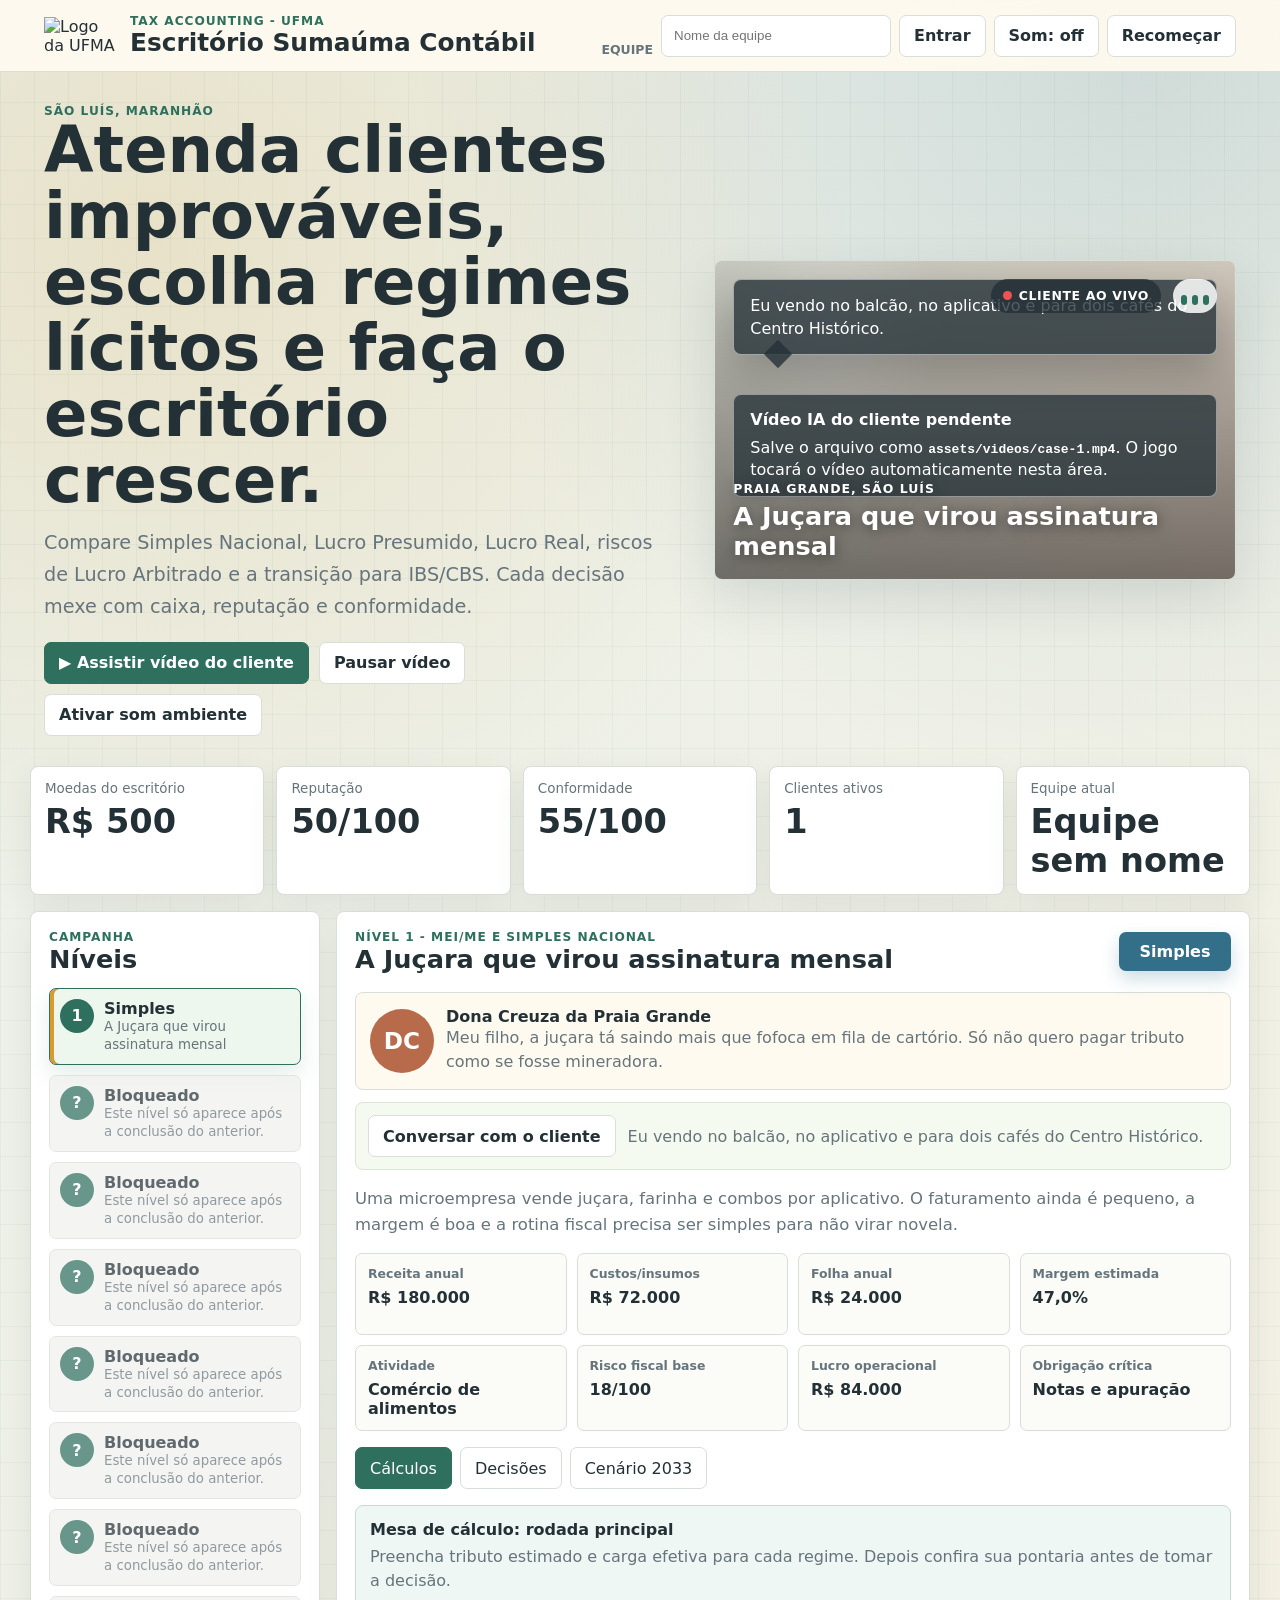
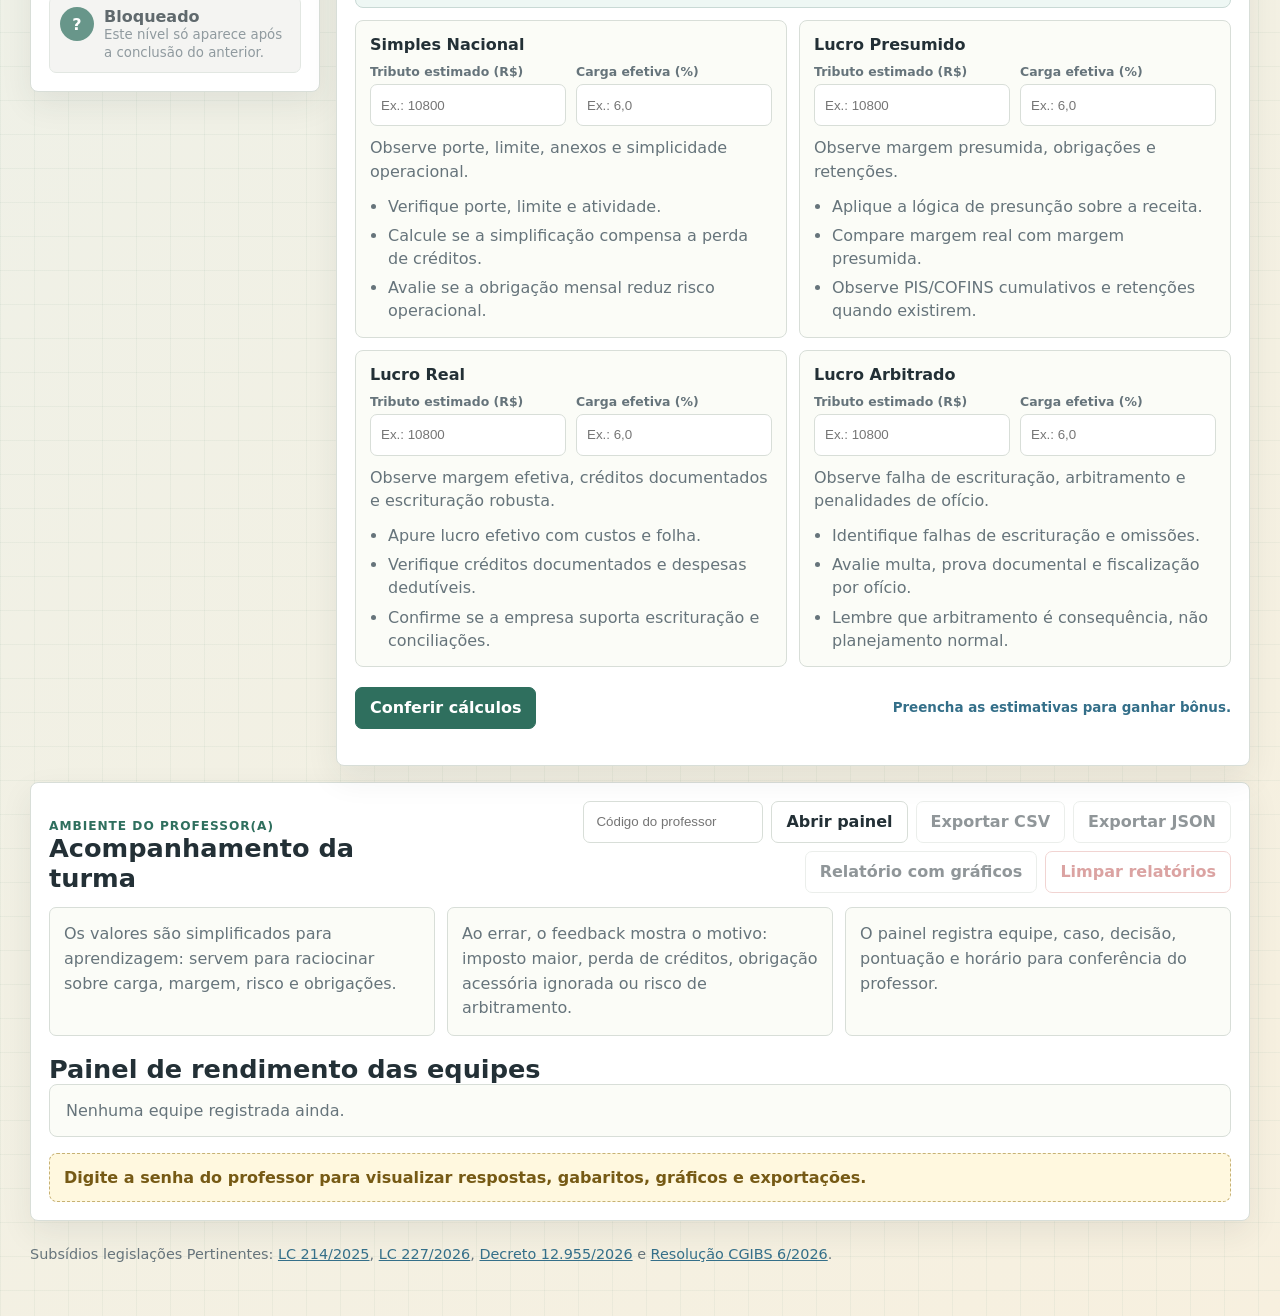
==== index.html @ db3229f9 "Add files via upload" ====
<!doctype html>
<html lang="pt-BR">
  <head>
    <meta charset="utf-8" />
    <meta name="viewport" content="width=device-width, initial-scale=1" />
    <title>Escritório Sumaúma Contábil</title>
    <link rel="stylesheet" href="styles.css" />
  </head>
  <body>
    <div class="app-shell">
      <header class="topbar">
        <div class="brand">
          <img
            class="ufma-logo"
            src="assets/logo-ufma.png"
            alt="Logo da UFMA"
          />
          <div>
            <p class="eyebrow">Tax Accounting - UFMA</p>
            <h1>Escritório Sumaúma Contábil</h1>
          </div>
        </div>
        <div class="team-box">
          <label for="teamName">Equipe</label>
          <input id="teamName" type="text" placeholder="Nome da equipe" maxlength="40" />
          <button id="saveTeamBtn" class="ghost-btn" type="button">Entrar</button>
          <button id="soundBtn" class="ghost-btn sound-btn" type="button">Som: off</button>
          <button id="restartBtn" class="ghost-btn" type="button" title="Recomeçar campanha">Recomeçar</button>
        </div>
      </header>

      <main>
        <section class="hero">
          <div class="hero-copy">
            <p class="tag">São Luís, Maranhão</p>
            <h2>Atenda clientes improváveis, escolha regimes lícitos e faça o escritório crescer.</h2>
            <p>
              Compare Simples Nacional, Lucro Presumido, Lucro Real, riscos de Lucro Arbitrado e a transição
              para IBS/CBS. Cada decisão mexe com caixa, reputação e conformidade.
            </p>
            <div class="audio-panel">
              <button id="startVideoBtn" class="primary-btn" type="button">▶ Assistir vídeo do cliente</button>
              <button id="pauseVideoBtn" class="ghost-btn" type="button">Pausar vídeo</button>
              <button id="bigSoundBtn" class="ghost-btn" type="button">Ativar som ambiente</button>
            </div>
          </div>
          <div id="caseVisual" class="case-visual" aria-label="Cenário visual do caso">
            <video id="clientVideo" class="client-video" playsinline controls preload="metadata"></video>
            <img id="clientGif" class="client-gif" alt="Vídeo animado do cliente" />
            <audio id="clientAudio" preload="metadata"></audio>
            <div id="videoPlaceholder" class="video-placeholder">
              <strong>Vídeo IA do cliente</strong>
              <span>Adicione o MP4 deste nível em <code>assets/videos/</code> para substituir a imagem.</span>
            </div>
            <div id="speechBubble" class="speech-bubble"></div>
            <div class="voice-bars" aria-hidden="true"><span></span><span></span><span></span></div>
            <div class="video-hud" aria-hidden="true">
              <span class="rec-dot"></span>
              <span>Cliente ao vivo</span>
            </div>
            <div class="visual-overlay">
              <span id="visualPlace"></span>
              <strong id="visualTitle"></strong>
            </div>
          </div>
        </section>

        <section class="dashboard" aria-label="Painel do jogo">
          <article class="metric">
            <span>Moedas do escritório</span>
            <strong id="coins">0</strong>
          </article>
          <article class="metric">
            <span>Reputação</span>
            <strong id="reputation">0</strong>
          </article>
          <article class="metric">
            <span>Conformidade</span>
            <strong id="compliance">0</strong>
          </article>
          <article class="metric">
            <span>Clientes ativos</span>
            <strong id="clients">0</strong>
          </article>
          <article class="metric">
            <span>Equipe atual</span>
            <strong id="currentTeam">Sem equipe</strong>
          </article>
        </section>

        <section class="game-grid">
          <aside class="level-panel">
            <div class="section-title">
              <div>
                <p class="eyebrow">Campanha</p>
                <h3>Níveis</h3>
              </div>
            </div>
            <div id="levelList" class="level-list"></div>
          </aside>

          <section class="case-panel" aria-live="polite">
            <div class="case-header">
              <div>
                <p id="caseDifficulty" class="tag"></p>
                <h3 id="caseTitle"></h3>
              </div>
              <div id="caseBadge" class="case-badge"></div>
            </div>

            <div class="character-card">
              <div id="avatar" class="avatar"></div>
              <div>
                <strong id="characterName"></strong>
                <p id="characterLine"></p>
              </div>
            </div>

            <div class="interaction-card">
              <button id="talkBtn" class="ghost-btn" type="button">Conversar com o cliente</button>
              <p id="interactionLine"></p>
            </div>

            <p id="caseStory" class="case-story"></p>

            <div class="data-grid" id="caseData"></div>

            <div class="tabs" role="tablist" aria-label="Informações do caso">
              <button class="tab active" type="button" data-tab="calc">Cálculos</button>
              <button class="tab" type="button" data-tab="options">Decisões</button>
              <button class="tab" type="button" data-tab="reform">Cenário 2033</button>
            </div>

            <div id="calcTab" class="tab-panel"></div>
            <div id="optionsTab" class="tab-panel hidden"></div>
            <div id="reformTab" class="tab-panel hidden"></div>

            <div id="feedback" class="feedback hidden"></div>

            <div class="case-actions">
              <button id="prevBtn" class="ghost-btn hidden" type="button">Caso anterior</button>
              <button id="nextBtn" class="primary-btn" type="button">Próximo caso</button>
            </div>
          </section>
        </section>

        <section class="teacher-panel professor-panel">
          <div class="section-title">
            <div>
              <p class="eyebrow">Ambiente do professor(a)</p>
              <h3>Acompanhamento da turma</h3>
            </div>
            <div class="report-actions">
              <input id="teacherCode" class="teacher-code" type="password" placeholder="Código do professor" />
              <button id="unlockTeacherBtn" class="ghost-btn" type="button">Abrir painel</button>
              <button id="exportCsvBtn" class="ghost-btn" type="button">Exportar CSV</button>
              <button id="exportJsonBtn" class="ghost-btn" type="button">Exportar JSON</button>
              <button id="exportHtmlBtn" class="ghost-btn" type="button">Relatório com gráficos</button>
              <button id="clearReportsBtn" class="ghost-btn danger" type="button">Limpar relatórios</button>
            </div>
          </div>
          <div class="teacher-grid">
            <p>Os valores são simplificados para aprendizagem: servem para raciocinar sobre carga, margem, risco e obrigações.</p>
            <p>Ao errar, o feedback mostra o motivo: imposto maior, perda de créditos, obrigação acessória ignorada ou risco de arbitramento.</p>
            <p>O painel registra equipe, caso, decisão, pontuação e horário para conferência do professor.</p>
          </div>
          <div class="scoreboard-wrap">
            <h3>Painel de rendimento das equipes</h3>
            <div id="scoreboard" class="scoreboard"></div>
          </div>
          <p id="teacherLockMsg" class="teacher-lock">Digite a senha do professor para visualizar respostas, gabaritos, gráficos e exportações.</p>
          <div id="teacherRoom" class="teacher-room hidden">
            <div class="teacher-room-grid">
              <article>
                <span>Equipes monitoradas</span>
                <strong id="teacherTeams">0</strong>
              </article>
              <article>
                <span>Decisões corretas</span>
                <strong id="teacherCorrect">0</strong>
              </article>
              <article>
                <span>Cálculos conferidos</span>
                <strong id="teacherCalcs">0</strong>
              </article>
            </div>
            <div id="teacherCharts" class="teacher-charts"></div>
          </div>
          <div id="teacherDetailWrap" class="scoreboard-wrap hidden">
            <h3>Relatório detalhado das ações</h3>
            <div id="reportTable" class="report-table"></div>
          </div>
        </section>
      </main>

      <footer>
        <p>
          Subsídios legislações Pertinentes:
          <a href="https://planalto.gov.br/ccivil_03/Leis/LCP/Lcp214.htm">LC 214/2025</a>,
          <a href="https://www.planalto.gov.br/ccivil_03/LEIS/LCP/Lcp227.htm">LC 227/2026</a>,
          <a href="https://www.planalto.gov.br/ccivil_03/_ato2023-2026/2026/decreto/d12955.htm">Decreto 12.955/2026</a> e
          <a href="https://www.cgibs.gov.br/resolucoes">Resolução CGIBS 6/2026</a>.
        </p>
      </footer>
    </div>

    <script src="script.js"></script>
  </body>
</html>
---- styles.css ----
:root {
  --ink: #233036;
  --muted: #66747b;
  --paper: #fffaf0;
  --panel: #ffffff;
  --line: #d8ded8;
  --green: #2f6f5e;
  --green-2: #7fb069;
  --clay: #b86b4b;
  --gold: #d99b2b;
  --red: #b94a48;
  --blue: #346f89;
  --shadow: 0 18px 50px rgba(35, 48, 54, 0.12);
}

* {
  box-sizing: border-box;
}

body {
  margin: 0;
  color: var(--ink);
  background:
    radial-gradient(circle at 12% 8%, rgba(217, 155, 43, 0.18), transparent 24%),
    radial-gradient(circle at 90% 2%, rgba(52, 111, 137, 0.16), transparent 24%),
    linear-gradient(135deg, #eaf1ec 0%, #f7f0df 100%);
  font-family: Inter, ui-sans-serif, system-ui, -apple-system, BlinkMacSystemFont, "Segoe UI", sans-serif;
}

a {
  color: var(--blue);
}

button {
  font: inherit;
}

.app-shell {
  min-height: 100vh;
  background-image:
    linear-gradient(rgba(47, 111, 94, 0.05) 1px, transparent 1px),
    linear-gradient(90deg, rgba(47, 111, 94, 0.05) 1px, transparent 1px);
  background-size: 34px 34px;
}

.topbar {
  position: sticky;
  top: 0;
  z-index: 10;
  display: flex;
  align-items: center;
  justify-content: space-between;
  gap: 16px;
  padding: 14px clamp(16px, 4vw, 44px);
  background: rgba(255, 250, 240, 0.94);
  border-bottom: 1px solid var(--line);
  backdrop-filter: blur(16px);
}

.brand {
  display: flex;
  align-items: center;
  gap: 12px;
}

.ufma-logo {
  width: 74px;
  max-height: 54px;
  object-fit: contain;
  flex: 0 0 auto;
}

.team-box {
  display: flex;
  align-items: end;
  gap: 8px;
  flex-wrap: wrap;
  justify-content: flex-end;
}

.team-box label {
  display: grid;
  gap: 4px;
  color: var(--muted);
  font-size: 0.78rem;
  font-weight: 800;
  text-transform: uppercase;
}

.team-box input {
  width: min(230px, 48vw);
  height: 42px;
  padding: 0 12px;
  border: 1px solid var(--line);
  border-radius: 7px;
  color: var(--ink);
  background: white;
}

.eyebrow,
.tag {
  margin: 0;
  color: var(--green);
  font-size: 0.76rem;
  font-weight: 800;
  letter-spacing: 0.08em;
  text-transform: uppercase;
}

h1,
h2,
h3,
p {
  margin-top: 0;
}

h1 {
  margin-bottom: 0;
  font-size: clamp(1.08rem, 2vw, 1.55rem);
}

h2 {
  max-width: 780px;
  margin-bottom: 14px;
  font-size: clamp(2rem, 5vw, 4.4rem);
  line-height: 1.03;
}

h3 {
  margin-bottom: 0;
  font-size: clamp(1.2rem, 2vw, 1.7rem);
}

.hero {
  display: grid;
  grid-template-columns: minmax(0, 1fr) minmax(320px, 0.82fr);
  gap: 34px;
  align-items: center;
  padding: 32px clamp(16px, 4vw, 44px) 20px;
}

.hero-copy p:not(.tag) {
  max-width: 720px;
  color: var(--muted);
  font-size: clamp(1rem, 1.5vw, 1.2rem);
  line-height: 1.65;
}

.audio-panel {
  display: flex;
  gap: 10px;
  flex-wrap: wrap;
  margin-top: 18px;
}

.office-scene,
.case-visual {
  overflow: hidden;
  border: 1px solid var(--line);
  border-radius: 8px;
  background: var(--paper);
  box-shadow: var(--shadow);
}

.office-scene svg {
  display: block;
  width: 100%;
  height: auto;
}

.case-visual {
  position: relative;
  min-height: 320px;
  background-image: var(--case-image);
  background-position: center;
  background-size: cover;
  transform: translateZ(0);
  animation: sceneFloat 7s ease-in-out infinite;
}

.case-visual.video-playing {
  animation: videoPan 14s ease-in-out infinite;
}

.client-video,
.client-gif {
  position: absolute;
  inset: 0;
  z-index: 1;
  display: none;
  width: 100%;
  height: 100%;
  object-fit: cover;
  background: #111;
}

.case-visual.has-video .client-video {
  display: block;
}

.case-visual.has-gif .client-gif {
  display: block;
}

.video-placeholder {
  position: absolute;
  inset: auto 18px 82px 18px;
  z-index: 3;
  display: grid;
  gap: 6px;
  max-width: 520px;
  padding: 14px 16px;
  border: 1px solid rgba(255, 255, 255, 0.45);
  border-radius: 8px;
  color: white;
  background: rgba(35, 48, 54, 0.74);
  line-height: 1.4;
}

.video-placeholder code {
  color: white;
  font-weight: 900;
}

.case-visual.has-video .video-placeholder,
.case-visual.has-gif .video-placeholder {
  display: none;
}

.case-visual::before {
  position: absolute;
  inset: 0;
  z-index: 1;
  content: "";
  background:
    linear-gradient(180deg, rgba(0, 0, 0, 0.08), rgba(0, 0, 0, 0.5)),
    radial-gradient(circle at 22% 18%, rgba(255, 255, 255, 0.35), transparent 24%);
}

.case-visual.speaking::before {
  background:
    linear-gradient(180deg, rgba(0, 0, 0, 0.03), rgba(0, 0, 0, 0.44)),
    radial-gradient(circle at 50% 38%, rgba(255, 255, 255, 0.28), transparent 30%);
}

.video-hud {
  position: absolute;
  top: 18px;
  right: 74px;
  z-index: 3;
  display: inline-flex;
  align-items: center;
  gap: 7px;
  min-height: 34px;
  padding: 0 12px;
  border-radius: 999px;
  color: white;
  background: rgba(35, 48, 54, 0.78);
  font-size: 0.78rem;
  font-weight: 900;
  letter-spacing: 0.05em;
  text-transform: uppercase;
}

.rec-dot {
  width: 9px;
  height: 9px;
  border-radius: 50%;
  background: #f05252;
  box-shadow: 0 0 0 0 rgba(240, 82, 82, 0.8);
  animation: recPulse 1.1s ease-in-out infinite;
}

.speech-bubble {
  position: absolute;
  top: 18px;
  left: 18px;
  right: 18px;
  z-index: 3;
  max-width: 560px;
  padding: 14px 16px;
  border: 1px solid rgba(255, 255, 255, 0.5);
  border-radius: 8px;
  color: white;
  background: rgba(35, 48, 54, 0.78);
  box-shadow: 0 18px 40px rgba(0, 0, 0, 0.22);
  line-height: 1.45;
}

.case-visual.video-playing .speech-bubble {
  animation: bubbleIn 0.4s ease both;
}

.speech-bubble::after {
  position: absolute;
  bottom: -10px;
  left: 34px;
  width: 20px;
  height: 20px;
  content: "";
  background: rgba(35, 48, 54, 0.78);
  transform: rotate(45deg);
}

.voice-bars {
  position: absolute;
  right: 18px;
  top: 18px;
  z-index: 3;
  display: flex;
  align-items: end;
  gap: 5px;
  height: 34px;
  padding: 8px;
  border-radius: 999px;
  background: rgba(255, 255, 255, 0.85);
}

.voice-bars span {
  display: block;
  width: 6px;
  height: 10px;
  border-radius: 999px;
  background: var(--green);
}

.case-visual.speaking .voice-bars span {
  animation: voicePulse 0.55s ease-in-out infinite;
}

.case-visual.speaking .voice-bars span:nth-child(2) {
  animation-delay: 0.12s;
}

.case-visual.speaking .voice-bars span:nth-child(3) {
  animation-delay: 0.24s;
}

.visual-overlay {
  position: absolute;
  z-index: 3;
  left: 18px;
  right: 18px;
  bottom: 18px;
  display: grid;
  gap: 5px;
  color: white;
  text-shadow: 0 2px 14px rgba(0, 0, 0, 0.5);
}

.case-visual.video-playing .visual-overlay {
  animation: captionGlow 2.2s ease-in-out infinite;
}

.visual-overlay span {
  font-size: 0.78rem;
  font-weight: 900;
  letter-spacing: 0.08em;
  text-transform: uppercase;
}

.visual-overlay strong {
  font-size: clamp(1.25rem, 2vw, 1.9rem);
}

.dashboard,
.game-grid,
.teacher-panel,
footer {
  width: min(1220px, calc(100% - 32px));
  margin-inline: auto;
}

.dashboard {
  display: grid;
  grid-template-columns: repeat(5, minmax(0, 1fr));
  gap: 12px;
  margin-top: 10px;
}

.metric,
.level-panel,
.case-panel,
.teacher-panel {
  border: 1px solid var(--line);
  border-radius: 8px;
  background: var(--panel);
  box-shadow: 0 12px 32px rgba(35, 48, 54, 0.08);
}

.metric {
  padding: 14px;
}

.metric span {
  display: block;
  color: var(--muted);
  font-size: 0.84rem;
}

.metric strong {
  display: block;
  margin-top: 6px;
  font-size: clamp(1.4rem, 3vw, 2.1rem);
}

.game-grid {
  display: grid;
  grid-template-columns: 290px minmax(0, 1fr);
  gap: 16px;
  align-items: start;
  margin-top: 16px;
}

.level-panel,
.case-panel,
.teacher-panel {
  padding: 18px;
}

.section-title {
  display: flex;
  align-items: end;
  justify-content: space-between;
  gap: 12px;
  margin-bottom: 14px;
}

.level-list {
  display: grid;
  gap: 10px;
}

.level-btn {
  display: grid;
  grid-template-columns: 34px 1fr;
  gap: 10px;
  width: 100%;
  min-height: 66px;
  padding: 10px;
  color: var(--ink);
  text-align: left;
  border: 1px solid var(--line);
  border-radius: 7px;
  background: #fbfcf7;
  cursor: pointer;
}

.level-btn.active {
  border-color: var(--green);
  background: #edf7ee;
  box-shadow: inset 4px 0 0 var(--gold), 0 10px 22px rgba(47, 111, 94, 0.12);
}

.level-btn.done {
  border-color: #b9d7ae;
}

.level-btn.locked,
.level-btn:disabled {
  cursor: not-allowed;
  opacity: 0.72;
}

.level-btn.locked {
  background: #f0f1ee;
}

.level-number {
  display: grid;
  width: 34px;
  height: 34px;
  place-items: center;
  border-radius: 50%;
  color: white;
  background: var(--green);
  font-weight: 900;
}

.level-btn small {
  display: block;
  color: var(--muted);
  line-height: 1.35;
}

.case-header,
.case-actions {
  display: flex;
  align-items: center;
  justify-content: space-between;
  gap: 14px;
}

.case-badge {
  min-width: 112px;
  padding: 10px 12px;
  border-radius: 7px;
  color: white;
  background: var(--blue);
  font-weight: 800;
  text-align: center;
  box-shadow: 0 8px 18px rgba(52, 111, 137, 0.24);
}

.character-card {
  display: grid;
  grid-template-columns: 64px 1fr;
  gap: 12px;
  align-items: center;
  margin: 18px 0;
  padding: 14px;
  border: 1px solid var(--line);
  border-radius: 8px;
  background: var(--paper);
}

.interaction-card {
  display: flex;
  align-items: center;
  gap: 12px;
  margin: -6px 0 16px;
  padding: 12px;
  border: 1px solid #d9e5d7;
  border-radius: 8px;
  background: #f4faf0;
}

.interaction-card p {
  margin: 0;
  color: var(--muted);
  line-height: 1.45;
}

.avatar {
  display: grid;
  width: 64px;
  height: 64px;
  place-items: center;
  border-radius: 50%;
  color: white;
  background: var(--clay);
  font-size: 1.45rem;
  font-weight: 900;
}

.character-card p,
.case-story {
  margin-bottom: 0;
  color: var(--muted);
  line-height: 1.55;
}

.case-story {
  margin-bottom: 16px;
  font-size: 1.03rem;
}

.data-grid {
  display: grid;
  grid-template-columns: repeat(4, minmax(0, 1fr));
  gap: 10px;
  margin-bottom: 16px;
}

.data-card {
  min-height: 82px;
  padding: 12px;
  border: 1px solid var(--line);
  border-radius: 7px;
  background: #fbfcf7;
}

.data-card span {
  display: block;
  color: var(--muted);
  font-size: 0.78rem;
  font-weight: 700;
}

.data-card strong {
  display: block;
  margin-top: 7px;
  font-size: 1rem;
}

.tabs {
  display: flex;
  gap: 8px;
  margin: 16px 0;
  overflow-x: auto;
}

.tab,
.ghost-btn,
.primary-btn,
.option-btn {
  min-height: 42px;
  border-radius: 7px;
  cursor: pointer;
}

.tab,
.ghost-btn {
  color: var(--ink);
  border: 1px solid var(--line);
  background: white;
}

.tab {
  padding: 0 14px;
  white-space: nowrap;
}

.tab.active {
  color: white;
  border-color: var(--green);
  background: var(--green);
}

.tab-panel {
  display: grid;
  gap: 12px;
}

.hidden {
  display: none !important;
}

.option-btn {
  display: grid;
  gap: 5px;
  width: 100%;
  padding: 14px;
  color: var(--ink);
  text-align: left;
  border: 1px solid var(--line);
  background: #fbfcf7;
}

.option-btn em {
  display: inline-flex;
  margin-bottom: 8px;
  padding: 4px 8px;
  border-radius: 999px;
  color: var(--blue);
  background: #eaf3f6;
  font-size: 0.72rem;
  font-style: normal;
  font-weight: 900;
  letter-spacing: 0.05em;
  text-transform: uppercase;
}

.option-btn:hover,
.option-btn:focus {
  border-color: var(--green);
  outline: none;
  transform: translateY(-1px);
  box-shadow: 0 10px 22px rgba(35, 48, 54, 0.08);
}

.option-btn.selected.good {
  border-color: var(--gold);
  background: #fff8e8;
  box-shadow: inset 4px 0 0 var(--gold);
}

.option-btn.selected.bad {
  border-color: var(--clay);
  background: #fff3ec;
  box-shadow: inset 4px 0 0 var(--clay);
}

.option-btn:disabled {
  cursor: default;
}

.option-btn strong {
  display: block;
  margin-bottom: 4px;
}

.option-btn span {
  color: var(--muted);
}

.calc-grid {
  display: grid;
  grid-template-columns: repeat(2, minmax(0, 1fr));
  gap: 12px;
}

.mission-note {
  padding: 14px;
  border: 1px solid #c9d9d5;
  border-radius: 8px;
  background: #eef7f4;
}

.mission-note p {
  margin: 6px 0 0;
  color: var(--muted);
  line-height: 1.5;
}

.calc-card {
  padding: 14px;
  border: 1px solid var(--line);
  border-radius: 8px;
  background: #fbfcf7;
}

.calc-entry-grid {
  display: grid;
  grid-template-columns: repeat(2, minmax(0, 1fr));
  gap: 10px;
  margin: 10px 0;
}

.calc-entry label {
  display: grid;
  gap: 5px;
  color: var(--muted);
  font-size: 0.78rem;
  font-weight: 800;
}

.calc-entry input {
  width: 100%;
  min-height: 42px;
  padding: 0 10px;
  border: 1px solid var(--line);
  border-radius: 7px;
  color: var(--ink);
  background: white;
}

.calc-check-row {
  display: flex;
  align-items: center;
  justify-content: space-between;
  gap: 10px;
  margin-top: 8px;
}

.calc-result {
  color: var(--blue);
  font-size: 0.84rem;
  font-weight: 900;
}

.calc-result.good {
  color: var(--green);
}

.calc-result.warn {
  color: var(--clay);
}

.calc-card p {
  margin: 10px 0 0;
  color: var(--muted);
  line-height: 1.45;
}

.clue-list {
  margin: 12px 0 0;
  padding-left: 18px;
  color: var(--muted);
  line-height: 1.45;
}

.clue-list li + li {
  margin-top: 6px;
}

.calc-card h4 {
  margin: 0 0 10px;
  font-size: 1rem;
}

.calc-line {
  display: flex;
  justify-content: space-between;
  gap: 12px;
  padding: 6px 0;
  border-top: 1px solid #e6ebe6;
  color: var(--muted);
}

.calc-line strong {
  color: var(--ink);
}

.feedback {
  margin-top: 14px;
  padding: 15px;
  border-radius: 8px;
  border: 1px solid var(--line);
  background: #f8faf2;
}

.feedback.good {
  border-color: #d9b756;
  background: #fff8e8;
}

.feedback.bad {
  border-color: #d28b72;
  background: #fff3ec;
}

.feedback h4 {
  margin: 0 0 8px;
}

.feedback p {
  margin-bottom: 8px;
  line-height: 1.55;
}

.risk-meter {
  height: 12px;
  overflow: hidden;
  border-radius: 999px;
  background: #e9eee8;
}

.risk-meter.mini {
  height: 8px;
  margin-bottom: 8px;
}

.risk-meter span {
  display: block;
  height: 100%;
  background: linear-gradient(90deg, var(--green-2), var(--gold), var(--red));
}

.case-actions {
  margin-top: 18px;
}

.ghost-btn,
.primary-btn {
  padding: 0 14px;
  font-weight: 800;
}

.ghost-btn.danger {
  color: var(--red);
  border-color: #e4aaa6;
}

.primary-btn {
  color: white;
  border: 1px solid var(--green);
  background: var(--green);
}

.primary-btn:disabled,
.ghost-btn:disabled {
  cursor: not-allowed;
  opacity: 0.5;
}

.teacher-panel {
  margin-top: 16px;
}

.report-actions {
  display: flex;
  gap: 8px;
  flex-wrap: wrap;
  justify-content: flex-end;
}

.teacher-lock {
  margin: 16px 0 0;
  padding: 14px;
  border: 1px dashed #c7b274;
  border-radius: 8px;
  color: #765a15;
  background: #fff8df;
  font-weight: 800;
}

.teacher-code {
  width: 180px;
  height: 42px;
  padding: 0 12px;
  border: 1px solid var(--line);
  border-radius: 7px;
}

.teacher-grid {
  display: grid;
  grid-template-columns: repeat(3, minmax(0, 1fr));
  gap: 12px;
}

.teacher-grid p {
  margin: 0;
  padding: 14px;
  border: 1px solid var(--line);
  border-radius: 7px;
  color: var(--muted);
  background: #fbfcf7;
  line-height: 1.55;
}

.scoreboard-wrap {
  margin-top: 18px;
}

.teacher-room {
  margin-top: 18px;
}

.teacher-room-grid {
  display: grid;
  grid-template-columns: repeat(3, minmax(0, 1fr));
  gap: 12px;
}

.teacher-room-grid article {
  padding: 14px;
  border: 1px solid var(--line);
  border-radius: 8px;
  background: #f4faf0;
}

.teacher-room-grid span {
  display: block;
  color: var(--muted);
  font-size: 0.82rem;
}

.teacher-room-grid strong {
  display: block;
  margin-top: 6px;
  font-size: 1.6rem;
}

.teacher-charts {
  display: grid;
  gap: 14px;
  margin-top: 18px;
}

.chart-block {
  padding: 14px;
  border: 1px solid var(--line);
  border-radius: 8px;
  background: #fbfcf7;
}

.chart-block h4 {
  margin: 0 0 10px;
}

.chart-row {
  display: grid;
  grid-template-columns: minmax(110px, 190px) 1fr 52px;
  gap: 10px;
  align-items: center;
  margin-top: 8px;
  color: var(--muted);
}

.chart-track {
  height: 16px;
  overflow: hidden;
  border-radius: 999px;
  background: #e7ece6;
}

.chart-fill {
  display: block;
  height: 100%;
  border-radius: inherit;
  background: linear-gradient(90deg, var(--green), var(--gold));
}

.scoreboard,
.report-table {
  overflow-x: auto;
  border: 1px solid var(--line);
  border-radius: 8px;
  background: #fbfcf7;
}

table {
  width: 100%;
  border-collapse: collapse;
  min-width: 720px;
}

th,
td {
  padding: 10px 12px;
  border-bottom: 1px solid var(--line);
  text-align: left;
  vertical-align: top;
}

th {
  color: var(--green);
  background: #f2f7ee;
  font-size: 0.78rem;
  text-transform: uppercase;
}

td {
  color: var(--muted);
}

.empty-state {
  margin: 0;
  padding: 16px;
  color: var(--muted);
}

footer {
  padding: 22px 0 36px;
  color: var(--muted);
  font-size: 0.9rem;
  line-height: 1.55;
}

@keyframes sceneFloat {
  0%,
  100% {
    background-position: center center;
  }
  50% {
    background-position: center 46%;
  }
}

@keyframes voicePulse {
  0%,
  100% {
    height: 8px;
  }
  50% {
    height: 24px;
  }
}

@keyframes videoPan {
  0%,
  100% {
    background-size: 105%;
    background-position: center center;
  }
  35% {
    background-size: 112%;
    background-position: 48% 42%;
  }
  70% {
    background-size: 109%;
    background-position: 52% 48%;
  }
}

@keyframes recPulse {
  0%,
  100% {
    box-shadow: 0 0 0 0 rgba(240, 82, 82, 0.65);
  }
  50% {
    box-shadow: 0 0 0 8px rgba(240, 82, 82, 0);
  }
}

@keyframes bubbleIn {
  from {
    opacity: 0;
    transform: translateY(-8px);
  }
  to {
    opacity: 1;
    transform: translateY(0);
  }
}

@keyframes captionGlow {
  0%,
  100% {
    filter: drop-shadow(0 0 0 rgba(255, 255, 255, 0));
  }
  50% {
    filter: drop-shadow(0 0 12px rgba(255, 255, 255, 0.45));
  }
}

@media (max-width: 980px) {
  .hero,
  .game-grid {
    grid-template-columns: 1fr;
  }

  .level-list {
    grid-template-columns: repeat(2, minmax(0, 1fr));
  }

  .dashboard,
  .data-grid,
  .teacher-room-grid,
  .teacher-grid {
    grid-template-columns: repeat(2, minmax(0, 1fr));
  }
}

@media (max-width: 620px) {
  .topbar {
    align-items: flex-start;
    flex-direction: column;
  }

  .team-box {
    justify-content: flex-start;
  }

  .dashboard,
  .data-grid,
  .calc-grid,
  .calc-entry-grid,
  .teacher-room-grid,
  .teacher-grid,
  .level-list {
    grid-template-columns: 1fr;
  }

  .case-header,
  .case-actions,
  .audio-panel,
  .interaction-card {
    align-items: stretch;
    flex-direction: column;
  }

  .case-badge {
    width: 100%;
  }

  .hero {
    padding-top: 22px;
  }
}
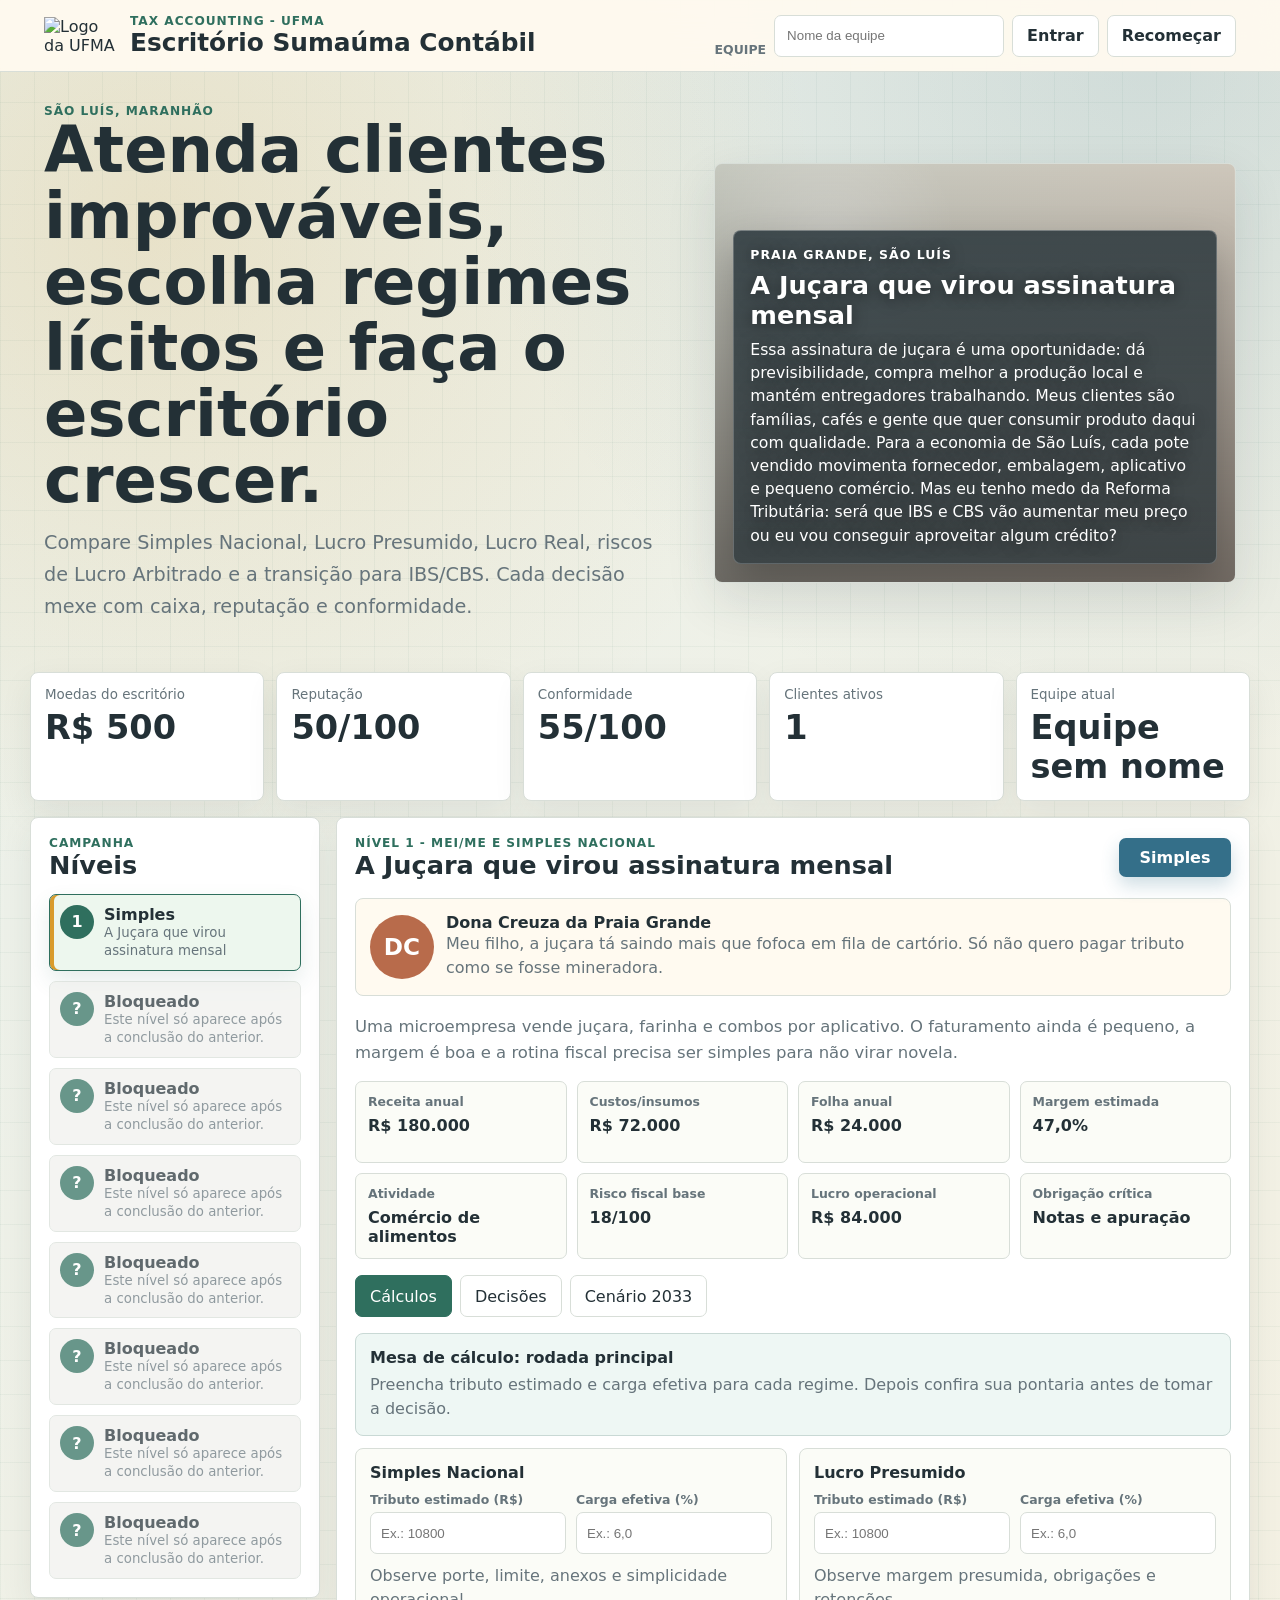
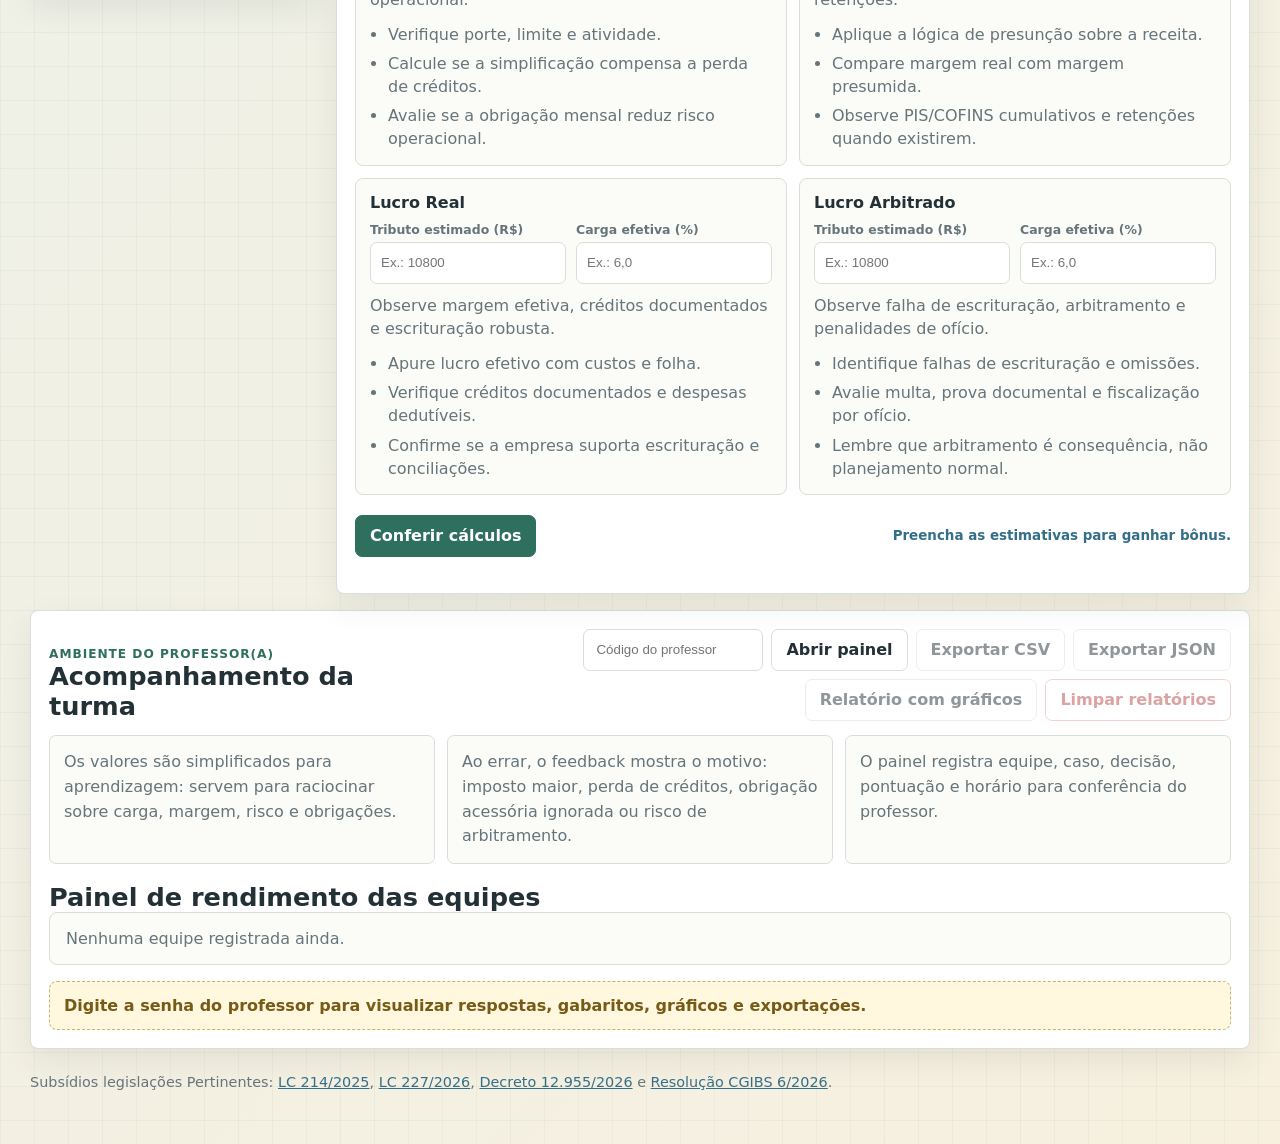
==== commit 71e882d1: "Add files via upload" ====
--- a/index.html
+++ b/index.html
@@ -24,7 +24,6 @@
           <label for="teamName">Equipe</label>
           <input id="teamName" type="text" placeholder="Nome da equipe" maxlength="40" />
           <button id="saveTeamBtn" class="ghost-btn" type="button">Entrar</button>
-          <button id="soundBtn" class="ghost-btn sound-btn" type="button">Som: off</button>
           <button id="restartBtn" class="ghost-btn" type="button" title="Recomeçar campanha">Recomeçar</button>
         </div>
       </header>
@@ -38,29 +37,12 @@
               Compare Simples Nacional, Lucro Presumido, Lucro Real, riscos de Lucro Arbitrado e a transição
               para IBS/CBS. Cada decisão mexe com caixa, reputação e conformidade.
             </p>
-            <div class="audio-panel">
-              <button id="startVideoBtn" class="primary-btn" type="button">▶ Assistir vídeo do cliente</button>
-              <button id="pauseVideoBtn" class="ghost-btn" type="button">Pausar vídeo</button>
-              <button id="bigSoundBtn" class="ghost-btn" type="button">Ativar som ambiente</button>
-            </div>
           </div>
           <div id="caseVisual" class="case-visual" aria-label="Cenário visual do caso">
-            <video id="clientVideo" class="client-video" playsinline controls preload="metadata"></video>
-            <img id="clientGif" class="client-gif" alt="Vídeo animado do cliente" />
-            <audio id="clientAudio" preload="metadata"></audio>
-            <div id="videoPlaceholder" class="video-placeholder">
-              <strong>Vídeo IA do cliente</strong>
-              <span>Adicione o MP4 deste nível em <code>assets/videos/</code> para substituir a imagem.</span>
-            </div>
-            <div id="speechBubble" class="speech-bubble"></div>
-            <div class="voice-bars" aria-hidden="true"><span></span><span></span><span></span></div>
-            <div class="video-hud" aria-hidden="true">
-              <span class="rec-dot"></span>
-              <span>Cliente ao vivo</span>
-            </div>
-            <div class="visual-overlay">
+            <div class="visual-overlay company-overlay">
               <span id="visualPlace"></span>
               <strong id="visualTitle"></strong>
+              <p id="companyDescription"></p>
             </div>
           </div>
         </section>
@@ -114,11 +96,6 @@
                 <strong id="characterName"></strong>
                 <p id="characterLine"></p>
               </div>
-            </div>
-
-            <div class="interaction-card">
-              <button id="talkBtn" class="ghost-btn" type="button">Conversar com o cliente</button>
-              <p id="interactionLine"></p>
             </div>
 
             <p id="caseStory" class="case-story"></p>
--- a/styles.css
+++ b/styles.css
@@ -146,13 +146,6 @@
   line-height: 1.65;
 }
 
-.audio-panel {
-  display: flex;
-  gap: 10px;
-  flex-wrap: wrap;
-  margin-top: 18px;
-}
-
 .office-scene,
 .case-visual {
   overflow: hidden;
@@ -170,61 +163,12 @@
 
 .case-visual {
   position: relative;
-  min-height: 320px;
+  min-height: 420px;
   background-image: var(--case-image);
   background-position: center;
   background-size: cover;
   transform: translateZ(0);
   animation: sceneFloat 7s ease-in-out infinite;
-}
-
-.case-visual.video-playing {
-  animation: videoPan 14s ease-in-out infinite;
-}
-
-.client-video,
-.client-gif {
-  position: absolute;
-  inset: 0;
-  z-index: 1;
-  display: none;
-  width: 100%;
-  height: 100%;
-  object-fit: cover;
-  background: #111;
-}
-
-.case-visual.has-video .client-video {
-  display: block;
-}
-
-.case-visual.has-gif .client-gif {
-  display: block;
-}
-
-.video-placeholder {
-  position: absolute;
-  inset: auto 18px 82px 18px;
-  z-index: 3;
-  display: grid;
-  gap: 6px;
-  max-width: 520px;
-  padding: 14px 16px;
-  border: 1px solid rgba(255, 255, 255, 0.45);
-  border-radius: 8px;
-  color: white;
-  background: rgba(35, 48, 54, 0.74);
-  line-height: 1.4;
-}
-
-.video-placeholder code {
-  color: white;
-  font-weight: 900;
-}
-
-.case-visual.has-video .video-placeholder,
-.case-visual.has-gif .video-placeholder {
-  display: none;
 }
 
 .case-visual::before {
@@ -237,105 +181,6 @@
     radial-gradient(circle at 22% 18%, rgba(255, 255, 255, 0.35), transparent 24%);
 }
 
-.case-visual.speaking::before {
-  background:
-    linear-gradient(180deg, rgba(0, 0, 0, 0.03), rgba(0, 0, 0, 0.44)),
-    radial-gradient(circle at 50% 38%, rgba(255, 255, 255, 0.28), transparent 30%);
-}
-
-.video-hud {
-  position: absolute;
-  top: 18px;
-  right: 74px;
-  z-index: 3;
-  display: inline-flex;
-  align-items: center;
-  gap: 7px;
-  min-height: 34px;
-  padding: 0 12px;
-  border-radius: 999px;
-  color: white;
-  background: rgba(35, 48, 54, 0.78);
-  font-size: 0.78rem;
-  font-weight: 900;
-  letter-spacing: 0.05em;
-  text-transform: uppercase;
-}
-
-.rec-dot {
-  width: 9px;
-  height: 9px;
-  border-radius: 50%;
-  background: #f05252;
-  box-shadow: 0 0 0 0 rgba(240, 82, 82, 0.8);
-  animation: recPulse 1.1s ease-in-out infinite;
-}
-
-.speech-bubble {
-  position: absolute;
-  top: 18px;
-  left: 18px;
-  right: 18px;
-  z-index: 3;
-  max-width: 560px;
-  padding: 14px 16px;
-  border: 1px solid rgba(255, 255, 255, 0.5);
-  border-radius: 8px;
-  color: white;
-  background: rgba(35, 48, 54, 0.78);
-  box-shadow: 0 18px 40px rgba(0, 0, 0, 0.22);
-  line-height: 1.45;
-}
-
-.case-visual.video-playing .speech-bubble {
-  animation: bubbleIn 0.4s ease both;
-}
-
-.speech-bubble::after {
-  position: absolute;
-  bottom: -10px;
-  left: 34px;
-  width: 20px;
-  height: 20px;
-  content: "";
-  background: rgba(35, 48, 54, 0.78);
-  transform: rotate(45deg);
-}
-
-.voice-bars {
-  position: absolute;
-  right: 18px;
-  top: 18px;
-  z-index: 3;
-  display: flex;
-  align-items: end;
-  gap: 5px;
-  height: 34px;
-  padding: 8px;
-  border-radius: 999px;
-  background: rgba(255, 255, 255, 0.85);
-}
-
-.voice-bars span {
-  display: block;
-  width: 6px;
-  height: 10px;
-  border-radius: 999px;
-  background: var(--green);
-}
-
-.case-visual.speaking .voice-bars span {
-  animation: voicePulse 0.55s ease-in-out infinite;
-}
-
-.case-visual.speaking .voice-bars span:nth-child(2) {
-  animation-delay: 0.12s;
-}
-
-.case-visual.speaking .voice-bars span:nth-child(3) {
-  animation-delay: 0.24s;
-}
-
 .visual-overlay {
   position: absolute;
   z-index: 3;
@@ -343,13 +188,15 @@
   right: 18px;
   bottom: 18px;
   display: grid;
-  gap: 5px;
+  gap: 8px;
+  max-width: 760px;
+  padding: 16px;
+  border: 1px solid rgba(255, 255, 255, 0.22);
+  border-radius: 8px;
   color: white;
+  background: linear-gradient(180deg, rgba(35, 48, 54, 0.82), rgba(35, 48, 54, 0.68));
+  box-shadow: 0 18px 42px rgba(0, 0, 0, 0.24);
   text-shadow: 0 2px 14px rgba(0, 0, 0, 0.5);
-}
-
-.case-visual.video-playing .visual-overlay {
-  animation: captionGlow 2.2s ease-in-out infinite;
 }
 
 .visual-overlay span {
@@ -361,6 +208,13 @@
 
 .visual-overlay strong {
   font-size: clamp(1.25rem, 2vw, 1.9rem);
+}
+
+.visual-overlay p {
+  max-width: 68ch;
+  margin: 0;
+  font-size: 0.98rem;
+  line-height: 1.48;
 }
 
 .dashboard,
@@ -512,23 +366,6 @@
   border: 1px solid var(--line);
   border-radius: 8px;
   background: var(--paper);
-}
-
-.interaction-card {
-  display: flex;
-  align-items: center;
-  gap: 12px;
-  margin: -6px 0 16px;
-  padding: 12px;
-  border: 1px solid #d9e5d7;
-  border-radius: 8px;
-  background: #f4faf0;
-}
-
-.interaction-card p {
-  margin: 0;
-  color: var(--muted);
-  line-height: 1.45;
 }
 
 .avatar {
@@ -1038,63 +875,6 @@
   }
 }
 
-@keyframes voicePulse {
-  0%,
-  100% {
-    height: 8px;
-  }
-  50% {
-    height: 24px;
-  }
-}
-
-@keyframes videoPan {
-  0%,
-  100% {
-    background-size: 105%;
-    background-position: center center;
-  }
-  35% {
-    background-size: 112%;
-    background-position: 48% 42%;
-  }
-  70% {
-    background-size: 109%;
-    background-position: 52% 48%;
-  }
-}
-
-@keyframes recPulse {
-  0%,
-  100% {
-    box-shadow: 0 0 0 0 rgba(240, 82, 82, 0.65);
-  }
-  50% {
-    box-shadow: 0 0 0 8px rgba(240, 82, 82, 0);
-  }
-}
-
-@keyframes bubbleIn {
-  from {
-    opacity: 0;
-    transform: translateY(-8px);
-  }
-  to {
-    opacity: 1;
-    transform: translateY(0);
-  }
-}
-
-@keyframes captionGlow {
-  0%,
-  100% {
-    filter: drop-shadow(0 0 0 rgba(255, 255, 255, 0));
-  }
-  50% {
-    filter: drop-shadow(0 0 12px rgba(255, 255, 255, 0.45));
-  }
-}
-
 @media (max-width: 980px) {
   .hero,
   .game-grid {
@@ -1134,9 +914,7 @@
   }
 
   .case-header,
-  .case-actions,
-  .audio-panel,
-  .interaction-card {
+  .case-actions {
     align-items: stretch;
     flex-direction: column;
   }
@@ -1148,4 +926,24 @@
   .hero {
     padding-top: 22px;
   }
-}
+
+  .case-visual {
+    min-height: 540px;
+  }
+
+  .visual-overlay {
+    left: 12px;
+    right: 12px;
+    bottom: 12px;
+    padding: 13px;
+  }
+
+  .visual-overlay strong {
+    font-size: 1.25rem;
+  }
+
+  .visual-overlay p {
+    font-size: 0.92rem;
+    line-height: 1.42;
+  }
+}
